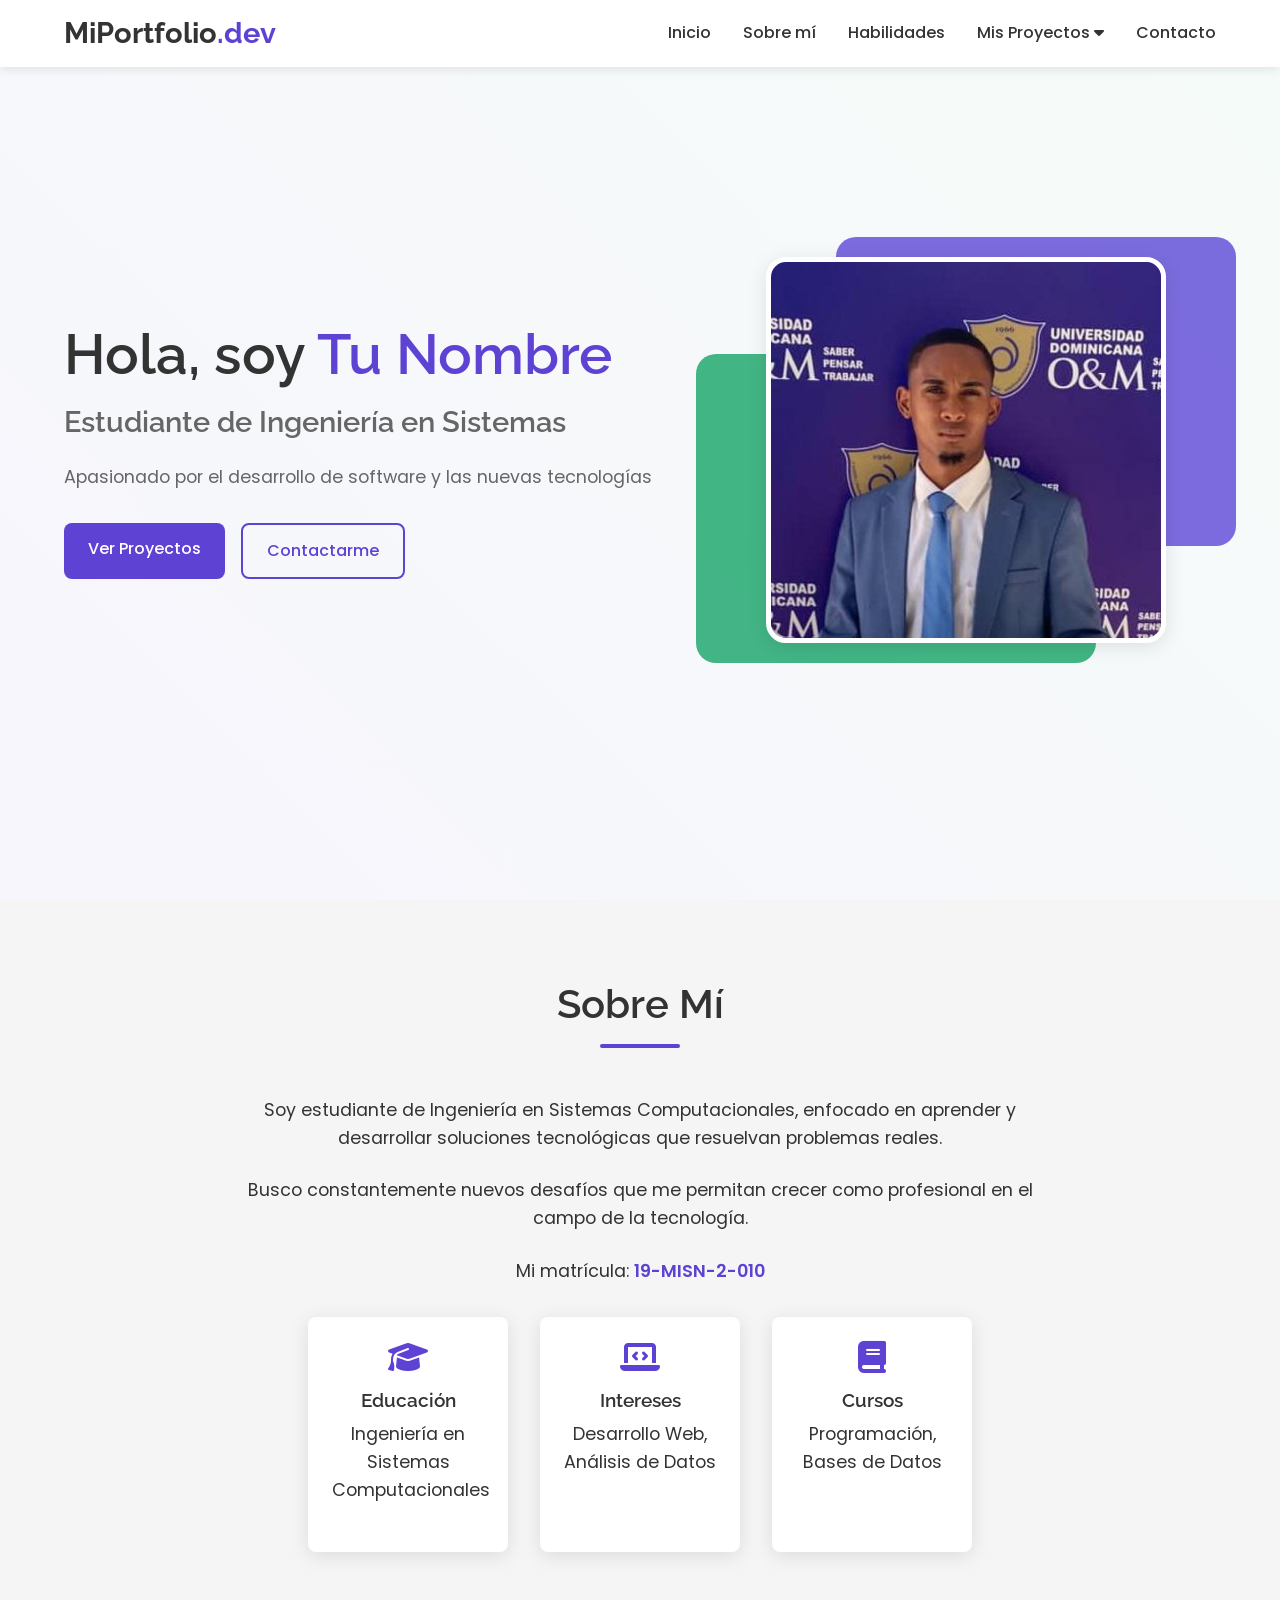
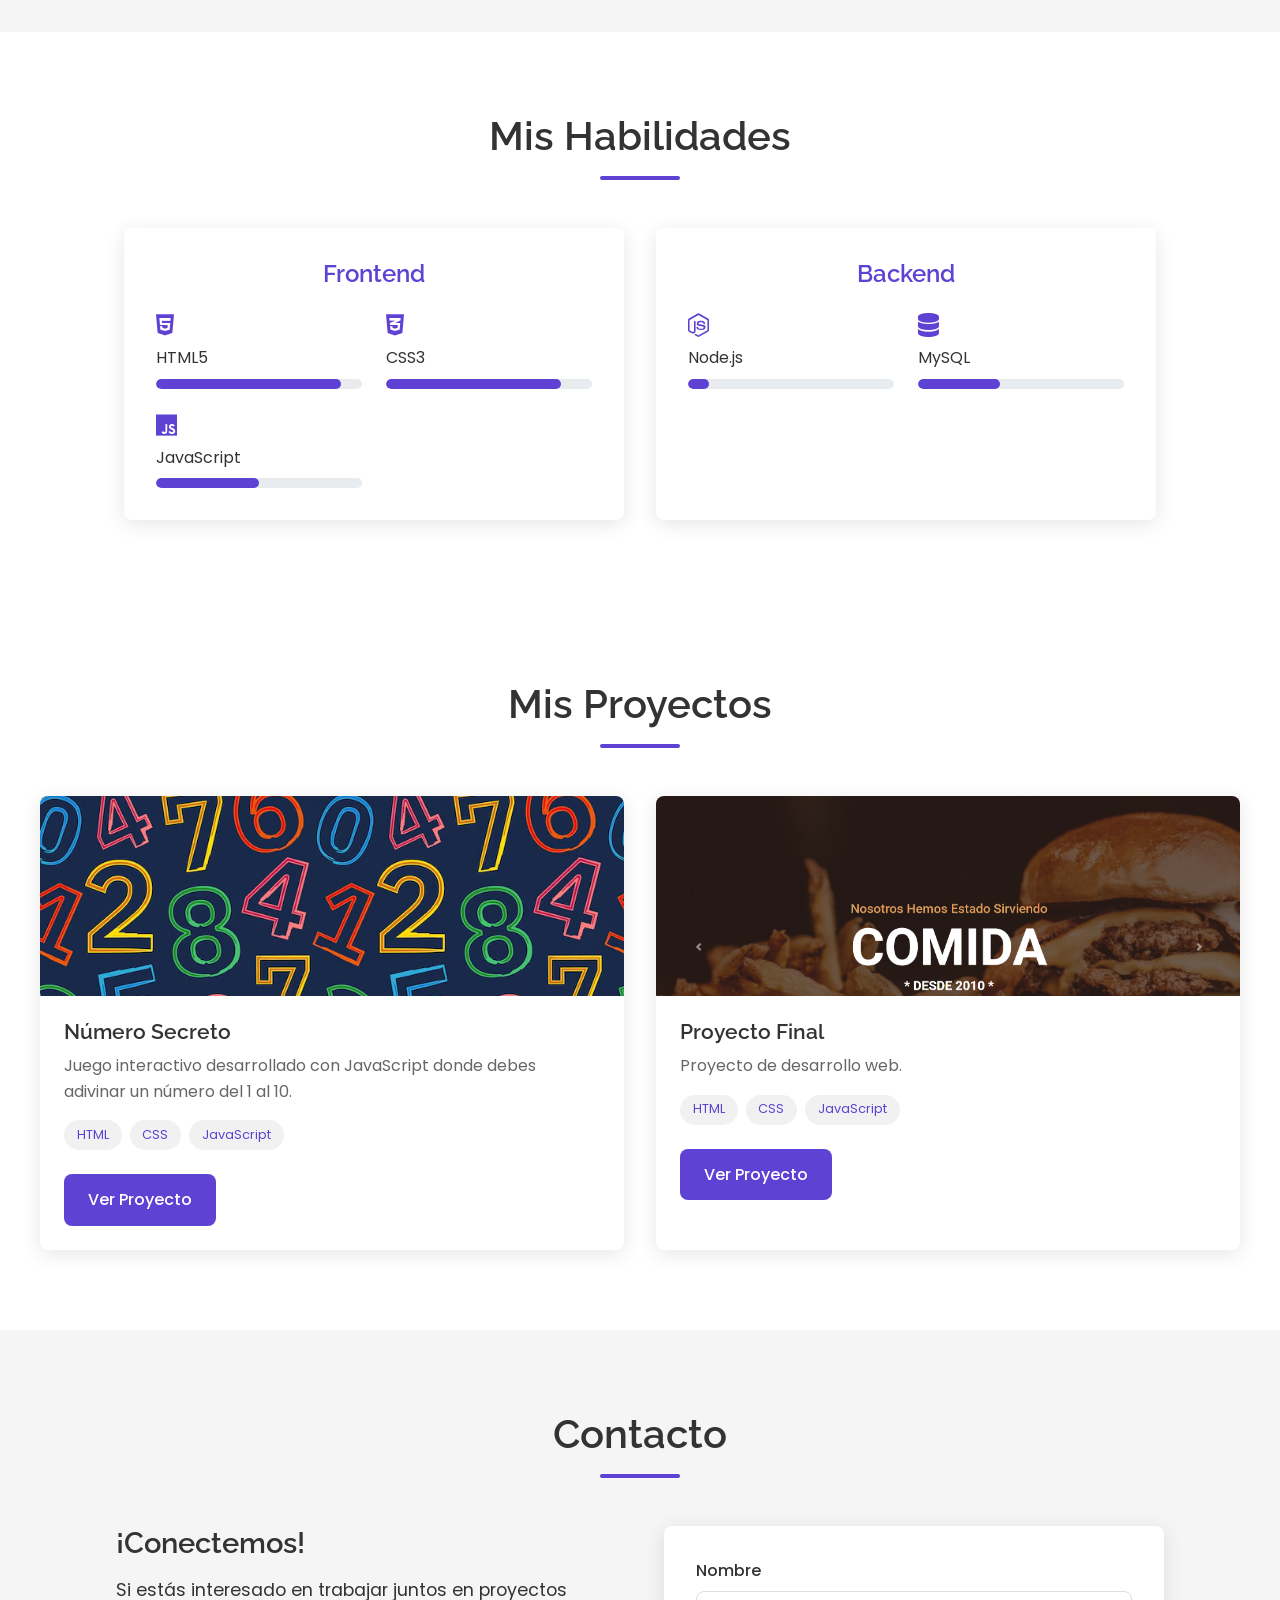
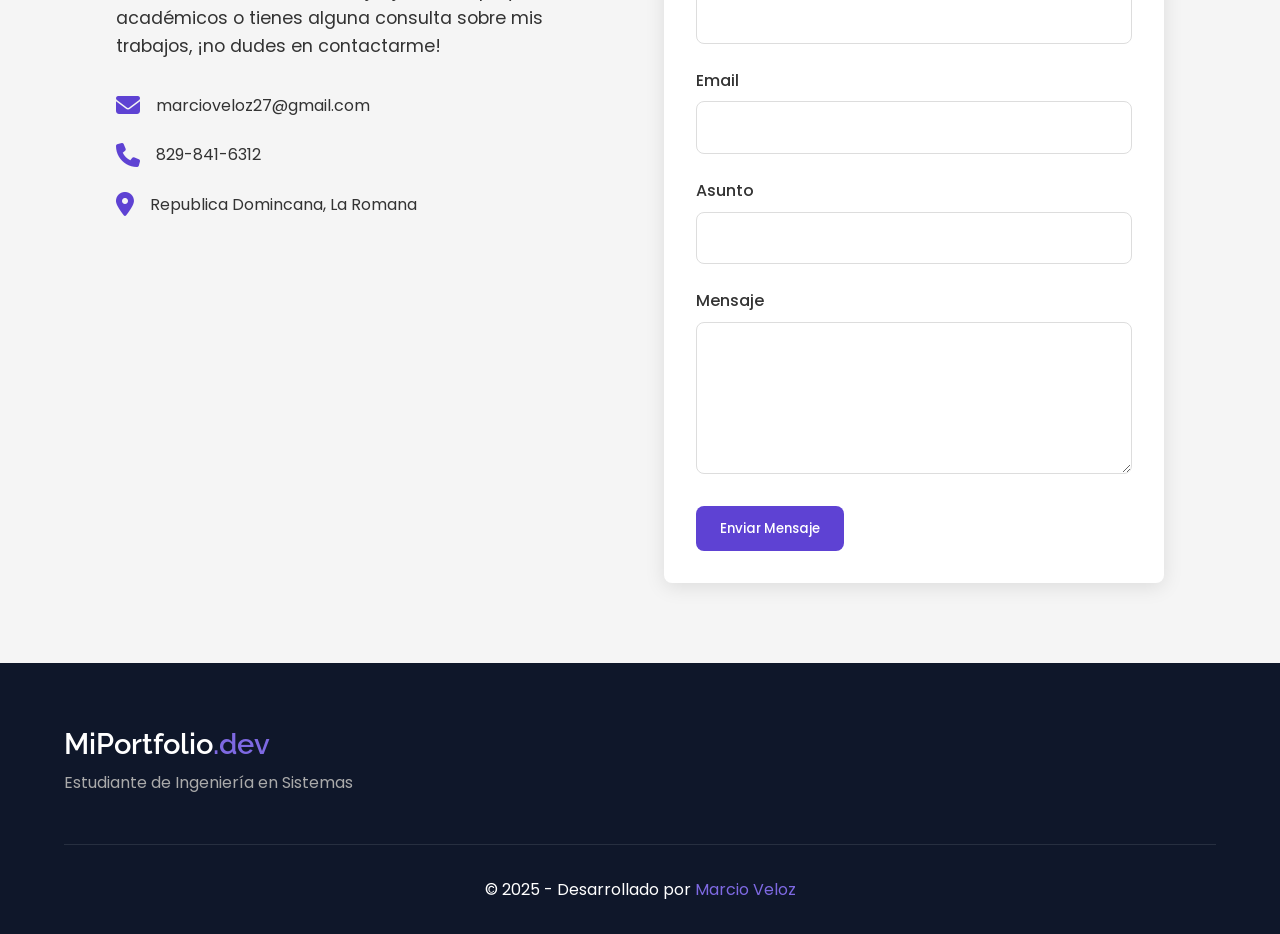
==== index.html @ 5312e12f "Add files via upload" ====
<!DOCTYPE html>
<html lang="es">
<head>
    <meta charset="UTF-8">
    <meta name="viewport" content="width=device-width, initial-scale=1.0">
    <title>Mi Portafolio Digital</title>
    <link rel="stylesheet" href="styles.css">
    <link rel="stylesheet" href="https://cdnjs.cloudflare.com/ajax/libs/font-awesome/6.4.0/css/all.min.css">
    <link href="https://fonts.googleapis.com/css2?family=Raleway:wght@400;500;600;700&family=Poppins:wght@300;400;500;600&display=swap" rel="stylesheet">
</head>
<body>
    <header>
        <div class="logo">
            <h1>MiPortfolio<span>.dev</span></h1>
        </div>
        <nav>
            <input type="checkbox" id="check">
            <label for="check" class="menu-btn">
                <i class="fas fa-bars"></i>
            </label>
            <ul class="nav-links">
                <li><a href="#inicio">Inicio</a></li>
                <li><a href="#sobre-mi">Sobre mí</a></li>
                <li><a href="#habilidades">Habilidades</a></li>
                <li class="dropdown">
                    <a href="#proyectos">Mis Proyectos <i class="fas fa-caret-down"></i></a>
                    <ul class="dropdown-content">
                        <li><a href="numero-secreto.html">Número Secreto</a></li>
                        <li><a href= "https://box-48.github.io/Comida/" target="_blank"">Proyecto Final</a></li>
                    </ul>
                </li>
                <li><a href="#contacto">Contacto</a></li>
            </ul>
        </nav>
    </header>

    <section id="inicio" class="hero">
        <div class="hero-content">
            <h2>Hola, soy <span class="highlight">Tu Nombre</span></h2>
            <h3>Estudiante de Ingeniería en Sistemas</h3>
            <p>Apasionado por el desarrollo de software y las nuevas tecnologías</p>
            <div class="hero-buttons">
                <a href="#proyectos" class="btn primary-btn">Ver Proyectos</a>
                <a href="#contacto" class="btn secondary-btn">Contactarme</a>
            </div>
        </div>
        <div class="hero-image">
            <!-- Reemplaza con tu foto -->
            <img src="foto.jpg" alt="Marcio veloz - Estudiante de Ingeniería">
        </div>
    </section>

    <section id="sobre-mi" class="about">
        <div class="section-header">
            <h2>Sobre Mí</h2>
            <div class="divider"></div>
        </div>
        <div class="about-content">
            <div class="about-text">
                <p>Soy estudiante de Ingeniería en Sistemas Computacionales, enfocado en aprender y desarrollar soluciones tecnológicas que resuelvan problemas reales.</p>
                <p>Busco constantemente nuevos desafíos que me permitan crecer como profesional en el campo de la tecnología.</p>
                <p>Mi matrícula: <span class="highlight">19-MISN-2-010</span></p>
                <div class="about-details">
                    <div class="detail">
                        <i class="fas fa-graduation-cap"></i>
                        <h3>Educación</h3>
                        <p>Ingeniería en Sistemas Computacionales</p>
                    </div>
                    <div class="detail">
                        <i class="fas fa-laptop-code"></i>
                        <h3>Intereses</h3>
                        <p>Desarrollo Web, Análisis de Datos</p>
                    </div>
                    <div class="detail">
                        <i class="fas fa-book"></i>
                        <h3>Cursos</h3>
                        <p>Programación, Bases de Datos</p>
                    </div>
                </div>
            </div>
        </div>
    </section>

    <section id="habilidades" class="skills">
        <div class="section-header">
            <h2>Mis Habilidades</h2>
            <div class="divider"></div>
        </div>
        <div class="skills-container">
            <div class="skill-category">
                <h3>Frontend</h3>
                <div class="skills-grid">
                    <div class="skill-item">
                        <i class="fab fa-html5"></i>
                        <span>HTML5</span>
                        <div class="skill-bar">
                            <div class="skill-level" style="width: 90%"></div>
                        </div>
                    </div>
                    <div class="skill-item">
                        <i class="fab fa-css3-alt"></i>
                        <span>CSS3</span>
                        <div class="skill-bar">
                            <div class="skill-level" style="width: 85%"></div>
                        </div>
                    </div>
                    <div class="skill-item">
                        <i class="fab fa-js"></i>
                        <span>JavaScript</span>
                        <div class="skill-bar">
                            <div class="skill-level" style="width: 50%"></div>
                        </div>
                    </div>
              
                </div>
            </div>
            <div class="skill-category">
                <h3>Backend</h3>
                <div class="skills-grid">
                    <div class="skill-item">
                        <i class="fab fa-node-js"></i>
                        <span>Node.js</span>
                        <div class="skill-bar">
                            <div class="skill-level" style="width: 10%"></div>
                        </div>
                    </div>
                    <div class="skill-item">
                        <i class="fas fa-database"></i>
                        <span>MySQL</span>
                        <div class="skill-bar">
                            <div class="skill-level" style="width: 40%"></div>
                        </div>
                    </div>
                    </div>
                </div>
            </div>
        </div>
    </section>

    <section id="proyectos" class="projects">
        <div class="section-header">
            <h2>Mis Proyectos</h2>
            <div class="divider"></div>
        </div>
        <div class="projects-grid">
            <div class="project-card">
                <div class="project-image">
                    <img src="numero-secreto-thumb.jpg" alt="Juego Número Secreto">
                </div>
                <div class="project-info">
                    <h3>Número Secreto</h3>
                    <p>Juego interactivo desarrollado con JavaScript donde debes adivinar un número del 1 al 10.</p>
                    <div class="project-tags">
                        <span>HTML</span>
                        <span>CSS</span>
                        <span>JavaScript</span>
                    </div>
                    <a href="numero-secreto.html" class="btn primary-btn">Ver Proyecto</a>
                </div>
            </div>
            <div class="project-card">
                <div class="project-image">
                    <img src="proyecto-final-thumb.jpg" alt="Proyecto Final">
                </div>
                <div class="project-info">
                    <h3>Proyecto Final</h3>
                    <p>Proyecto de desarrollo web.</p>
                    <div class="project-tags">
                        <span>HTML</span>
                        <span>CSS</span>
                        <span>JavaScript</span>
                    </div>
                    <a href= "https://box-48.github.io/Comida/" class="btn primary-btn" target="_blank">Ver Proyecto</a>
                </div>
            </div>
        </div>
    </section>

    <section id="contacto" class="contact">
        <div class="section-header">
            <h2>Contacto</h2>
            <div class="divider"></div>
        </div>
        <div class="contact-container">
            <div class="contact-info">
                <h3>¡Conectemos!</h3>
                <p>Si estás interesado en trabajar juntos en proyectos académicos o tienes alguna consulta sobre mis trabajos, ¡no dudes en contactarme!</p>
                <div class="contact-item">
                    <i class="fas fa-envelope"></i>
                    <span>marcioveloz27@gmail.com</span>
                </div>
                <div class="contact-item">
                    <i class="fas fa-phone"></i>
                    <span>829-841-6312</span>
                </div>
                <div class="contact-item">
                    <i class="fas fa-map-marker-alt"></i>
                    <span>Republica Domincana, La Romana
                    </span>
                </div>

            </div>
            <div class="contact-form">
                <form>
                    <div class="form-group">
                        <label for="name">Nombre</label>
                        <input type="text" id="name" name="name" required>
                    </div>
                    <div class="form-group">
                        <label for="email">Email</label>
                        <input type="email" id="email" name="email" required>
                    </div>
                    <div class="form-group">
                        <label for="subject">Asunto</label>
                        <input type="text" id="subject" name="subject" required>
                    </div>
                    <div class="form-group">
                        <label for="message">Mensaje</label>
                        <textarea id="message" name="message" rows="5" required></textarea>
                    </div>
                    <button type="submit" class="btn primary-btn">Enviar Mensaje</button>
                </form>
            </div>
        </div>
    </section>

    <footer>
        <div class="footer-content">
            <div class="footer-logo">
                <h2>MiPortfolio<span>.dev</span></h2>
                <p>Estudiante de Ingeniería en Sistemas</p>
            </div>
        </div>
        <div class="footer-bottom">
            <p>&copy; 2025 - Desarrollado por <span>Marcio Veloz</span></p>
        </div>
    </footer>

    <script src="script.js"></script>
</body>
</html>
---- styles.css ----
/* Variables globales */
:root {
    --primary-color: #5e42d3;
    --primary-light: #7e69e2;
    --primary-dark: #462fb0;
    --secondary-color: #42b883;
    --accent-color: #ff7b54;
    --text-light: #ffffff;
    --text-dark: #333333;
    --text-gray: #666666;
    --bg-light: #ffffff;
    --bg-dark: #0f172a;
    --bg-gray: #f5f5f5;
    --border-radius: 8px;
    --box-shadow: 0 4px 20px rgba(0, 0, 0, 0.1);
    --transition: all 0.3s ease;
}

/* Reset y estilos base */
* {
    margin: 0;
    padding: 0;
    box-sizing: border-box;
}

html {
    scroll-behavior: smooth;
}

body {
    font-family: 'Poppins', sans-serif;
    line-height: 1.6;
    color: var(--text-dark);
    background: var(--bg-light);
    overflow-x: hidden;
}

h1, h2, h3, h4, h5, h6 {
    font-family: 'Raleway', sans-serif;
    line-height: 1.2;
    margin-bottom: 1rem;
    font-weight: 600;
}

a {
    text-decoration: none;
    color: inherit;
    transition: var(--transition);
}

ul {
    list-style: none;
}

img {
    max-width: 100%;
    height: auto;
    display: block;
}

section {
    padding: 5rem 0;
}

.container {
    width: 90%;
    max-width: 1200px;
    margin: 0 auto;
}

.btn {
    display: inline-block;
    padding: 0.8rem 1.5rem;
    border-radius: var(--border-radius);
    font-weight: 500;
    text-align: center;
    cursor: pointer;
    transition: var(--transition);
    border: none;
    font-family: inherit;
}

.primary-btn {
    background: var(--primary-color);
    color: var(--text-light);
}

.primary-btn:hover {
    background: var(--primary-dark);
    transform: translateY(-3px);
    box-shadow: 0 10px 20px rgba(94, 66, 211, 0.2);
}

.secondary-btn {
    background: transparent;
    color: var(--primary-color);
    border: 2px solid var(--primary-color);
}

.secondary-btn:hover {
    background: var(--primary-color);
    color: var(--text-light);
    transform: translateY(-3px);
}

.highlight {
    color: var(--primary-color);
    font-weight: 600;
}

.divider {
    width: 80px;
    height: 4px;
    background: var(--primary-color);
    margin: 0 auto 2rem;
    border-radius: 2px;
}

.section-header {
    text-align: center;
    margin-bottom: 3rem;
}

.section-header h2 {
    font-size: 2.5rem;
    margin-bottom: 1rem;
    position: relative;
}

/* Header y navegación */
header {
    position: fixed;
    top: 0;
    left: 0;
    width: 100%;
    padding: 1rem 5%;
    display: flex;
    justify-content: space-between;
    align-items: center;
    background: rgba(255, 255, 255, 0.95);
    box-shadow: 0 2px 10px rgba(0, 0, 0, 0.1);
    z-index: 1000;
    backdrop-filter: blur(10px);
}

.logo h1 {
    font-size: 1.8rem;
    font-weight: 700;
    margin: 0;
}

.logo span {
    color: var(--primary-color);
}

.nav-links {
    display: flex;
    gap: 2rem;
}

.nav-links a {
    color: var(--text-dark);
    font-weight: 500;
    padding: 0.5rem 0;
    position: relative;
}

.nav-links a::after {
    content: '';
    position: absolute;
    bottom: 0;
    left: 0;
    width: 0;
    height: 2px;
    background: var(--primary-color);
    transition: var(--transition);
}

.nav-links a:hover::after,
.nav-links a:focus::after {
    width: 100%;
}

.nav-links a:hover {
    color: var(--primary-color);
}

.menu-btn {
    display: none;
    cursor: pointer;
    font-size: 1.5rem;
}

#check {
    display: none;
}

/* Dropdown para submenu */
.dropdown {
    position: relative;
}

.dropdown-content {
    display: none;
    position: absolute;
    top: 100%;
    left: 0;
    background: white;
    min-width: 200px;
    box-shadow: 0 8px 16px rgba(0, 0, 0, 0.1);
    border-radius: var(--border-radius);
    z-index: 1;
    padding: 0.5rem 0;
}

.dropdown-content li {
    width: 100%;
}

.dropdown-content a {
    padding: 0.7rem 1rem;
    display: block;
}

.dropdown-content a:hover {
    background: #f5f5f5;
}

.dropdown:hover .dropdown-content {
    display: block;
}

/* Sección Hero */
.hero {
    min-height: 100vh;
    display: flex;
    align-items: center;
    justify-content: space-between;
    padding: 0 5%;
    background: linear-gradient(45deg, rgba(94, 66, 211, 0.05), rgba(66, 184, 131, 0.05));
}

.hero-content {
    flex: 1;
    max-width: 600px;
}

.hero-content h2 {
    font-size: 3.5rem;
    margin-bottom: 1rem;
}

.hero-content h3 {
    font-size: 1.8rem;
    color: var(--text-gray);
    margin-bottom: 1.5rem;
}

.hero-content p {
    font-size: 1.1rem;
    margin-bottom: 2rem;
    color: var(--text-gray);
}

.hero-buttons {
    display: flex;
    gap: 1rem;
}

.hero-image {
    flex: 1;
    max-width: 500px;
    display: flex;
    justify-content: center;
    position: relative;
}

.hero-image img {
    width: 80%;
    border-radius: 20px;
    object-fit: cover;
    border: 5px solid white;
    box-shadow: var(--box-shadow);
    position: relative;
}

.hero-image::before {
    content: '';
    position: absolute;
    width: 80%;
    height: 80%;
    border-radius: 20px;
    background: var(--primary-light);
    top: -20px;
    right: -20px;
    z-index: -1;
}

.hero-image::after {
    content: '';
    position: absolute;
    width: 80%;
    height: 80%;
    border-radius: 20px;
    background: var(--secondary-color);
    bottom: -20px;
    left: -20px;
    z-index: -1;
}

/* Sección Sobre Mí */
.about {
    background: var(--bg-gray);
}

.about-content {
    display: flex;
    flex-direction: column;
    align-items: center;
    gap: 3rem;
}

.about-text {
    max-width: 800px;
    text-align: center;
}

.about-text p {
    margin-bottom: 1.5rem;
    font-size: 1.1rem;
}

.about-details {
    display: flex;
    justify-content: center;
    gap: 2rem;
    margin-top: 2rem;
    flex-wrap: wrap;
}

.detail {
    background: white;
    padding: 1.5rem;
    border-radius: var(--border-radius);
    box-shadow: var(--box-shadow);
    text-align: center;
    width: 200px;
    transition: var(--transition);
}

.detail:hover {
    transform: translateY(-10px);
}

.detail i {
    font-size: 2rem;
    color: var(--primary-color);
    margin-bottom: 1rem;
}

.detail h3 {
    font-size: 1.2rem;
    margin-bottom: 0.5rem;
}

/* Sección Habilidades */
.skills-container {
    display: flex;
    flex-wrap: wrap;
    gap: 2rem;
    justify-content: center;
}

.skill-category {
    flex: 1;
    background: white;
    padding: 2rem;
    border-radius: var(--border-radius);
    box-shadow: var(--box-shadow);
    max-width: 500px;
}

.skill-category h3 {
    font-size: 1.5rem;
    text-align: center;
    margin-bottom: 1.5rem;
    color: var(--primary-color);
}

.skills-grid {
    display: grid;
    grid-template-columns: repeat(2, 1fr);
    gap: 1.5rem;
}

.skill-item {
    display: flex;
    flex-direction: column;
    gap: 0.5rem;
}

.skill-item i {
    font-size: 1.5rem;
    color: var(--primary-color);
}

.skill-bar {
    height: 10px;
    background: #e9ecef;
    border-radius: 5px;
    overflow: hidden;
}

.skill-level {
    height: 100%;
    background: var(--primary-color);
    border-radius: 5px;
    transition: width 1s ease-in-out;
}

/* Sección Proyectos */
.projects-grid {
    display: grid;
    grid-template-columns: repeat(auto-fit, minmax(300px, 1fr));
    gap: 2rem;
    max-width: 1200px;
    margin: 0 auto;
}

.project-card {
    background: white;
    border-radius: var(--border-radius);
    overflow: hidden;
    box-shadow: var(--box-shadow);
    transition: var(--transition);
}

.project-card:hover {
    transform: translateY(-10px);
    box-shadow: 0 15px 30px rgba(0, 0, 0, 0.15);
}

.project-image {
    height: 200px;
    overflow: hidden;
}

.project-image img {
    width: 100%;
    height: 100%;
    object-fit: cover;
    transition: transform 0.5s ease;
}

.project-card:hover .project-image img {
    transform: scale(1.1);
}

.project-info {
    padding: 1.5rem;
}

.project-info h3 {
    font-size: 1.3rem;
    margin-bottom: 0.5rem;
}

.project-info p {
    color: var(--text-gray);
    margin-bottom: 1rem;
}

.project-tags {
    display: flex;
    flex-wrap: wrap;
    gap: 0.5rem;
    margin-bottom: 1.5rem;
}

.project-tags span {
    background: #f1f1f1;
    color: var(--primary-color);
    padding: 0.3rem 0.8rem;
    border-radius: 20px;
    font-size: 0.8rem;
}

/* Sección Contacto */
.contact {
    background: var(--bg-gray);
}

.contact-container {
    display: flex;
    flex-wrap: wrap;
    gap: 3rem;
    justify-content: center;
    align-items: stretch;
}

.contact-info {
    flex: 1;
    min-width: 300px;
    max-width: 500px;
}

.contact-info h3 {
    font-size: 1.8rem;
    margin-bottom: 1rem;
}

.contact-info p {
    margin-bottom: 2rem;
    font-size: 1.1rem;
}

.contact-item {
    display: flex;
    align-items: center;
    gap: 1rem;
    margin-bottom: 1.5rem;
}

.contact-item i {
    color: var(--primary-color);
    font-size: 1.5rem;
}

.social-links {
    display: flex;
    gap: 1rem;
    margin-top: 2rem;
}

.social-links a {
    display: flex;
    align-items: center;
    justify-content: center;
    width: 40px;
    height: 40px;
    background: white;
    border-radius: 50%;
    color: var(--primary-color);
    font-size: 1.2rem;
    transition: var(--transition);
}

.social-links a:hover {
    background: var(--primary-color);
    color: white;
    transform: translateY(-5px);
}

.contact-form {
    flex: 1;
    min-width: 300px;
    max-width: 500px;
    background: white;
    padding: 2rem;
    border-radius: var(--border-radius);
    box-shadow: var(--box-shadow);
}

.form-group {
    margin-bottom: 1.5rem;
}

.form-group label {
    display: block;
    margin-bottom: 0.5rem;
    font-weight: 500;
}

.form-group input,
.form-group textarea {
    width: 100%;
    padding: 0.8rem;
    border: 1px solid #ddd;
    border-radius: var(--border-radius);
    font-family: inherit;
    font-size: 1rem;
    transition: var(--transition);
}

.form-group input:focus,
.form-group textarea:focus {
    border-color: var(--primary-color);
    outline: none;
    box-shadow: 0 0 0 2px rgba(94, 66, 211, 0.2);
}

/* Footer */
footer {
    background: var(--bg-dark);
    color: var(--text-light);
    padding: 4rem 5% 2rem;
}

.footer-content {
    display: flex;
    flex-wrap: wrap;
    justify-content: space-between;
    gap: 2rem;
    margin-bottom: 3rem;
}

.footer-logo h2 {
    font-size: 1.8rem;
    margin-bottom: 0.5rem;
}

.footer-logo span {
    color: var(--primary-light);
}

.footer-logo p {
    color: #aaa;
}

.footer-links {
    display: flex;
    flex-direction: column;
    gap: 1rem;
}

.footer-links a:hover {
    color: var(--primary-light);
}

.footer-social {
    display: flex;
    gap: 1rem;
}

.footer-social a {
    color: var(--text-light);
    font-size: 1.5rem;
    transition: var(--transition);
}

.footer-social a:hover {
    color: var(--primary-light);
    transform: translateY(-5px);
}

.footer-bottom {
    text-align: center;
    padding-top: 2rem;
    border-top: 1px solid rgba(255, 255, 255, 0.1);
}

.footer-bottom span {
    color: var(--primary-light);
}

/* Media Queries */
@media (max-width: 992px) {
    .hero {
        flex-direction: column;
        text-align: center;
        gap: 3rem;
    }
    
    .hero-content {
        max-width: 100%;
    }
    
    .hero-buttons {
        justify-content: center;
    }
    
    .hero-image {
        max-width: 400px;
    }
    
    .about-details {
        flex-direction: column;
        align-items: center;
    }
    
    .contact-container {
        flex-direction: column;
        align-items: center;
    }
}

@media (max-width: 768px) {
    .menu-btn {
        display: block;
    }
    
    .nav-links {
        position: fixed;
        width: 100%;
        height: 100vh;
        background: white;
        top: 80px;
        left: -100%;
        display: flex;
        flex-direction: column;
        align-items: center;
        justify-content: flex-start;
        padding-top: 3rem;
        gap: 2rem;
        transition: all 0.4s ease;
    }
    
    .nav-links li {
        width: 100%;
        text-align: center;
    }
    
    .nav-links a {
        display: block;
        padding: 1rem 0;
        font-size: 1.2rem;
    }
    
    .dropdown-content {
        position: static;
        display: none;
        width: 100%;
        max-width: 100%;
        box-shadow: none;
        background: #f5f5f5;
    }
    
    .dropdown:hover .dropdown-content {
        display: none;
    }
    
    .dropdown.active .dropdown-content {
        display: block;
    }
    
    #check:checked ~ .nav-links {
        left: 0;
    }
    
    .skills-container, 
    .skills-grid {
        flex-direction: column;
        grid-template-columns: 1fr;
    }
    
    .hero-content h2 {
        font-size: 2.5rem;
    }
}
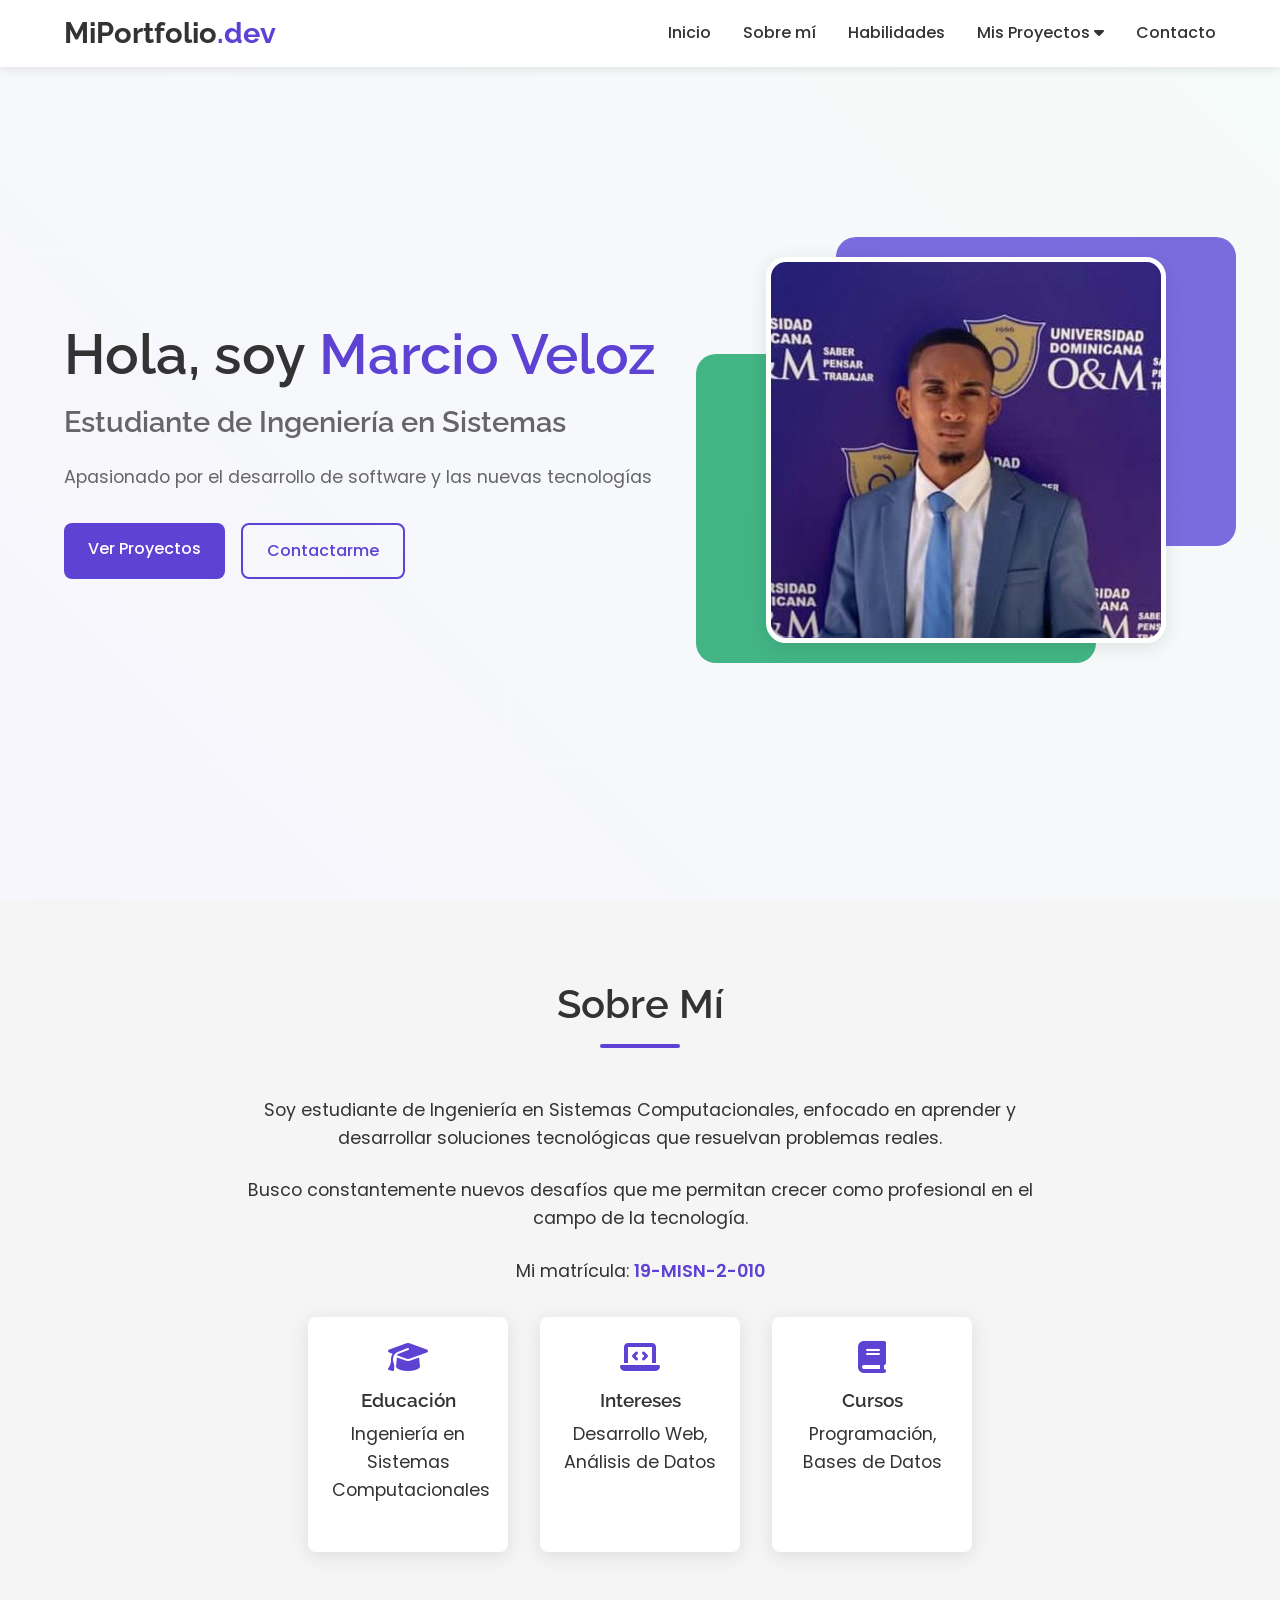
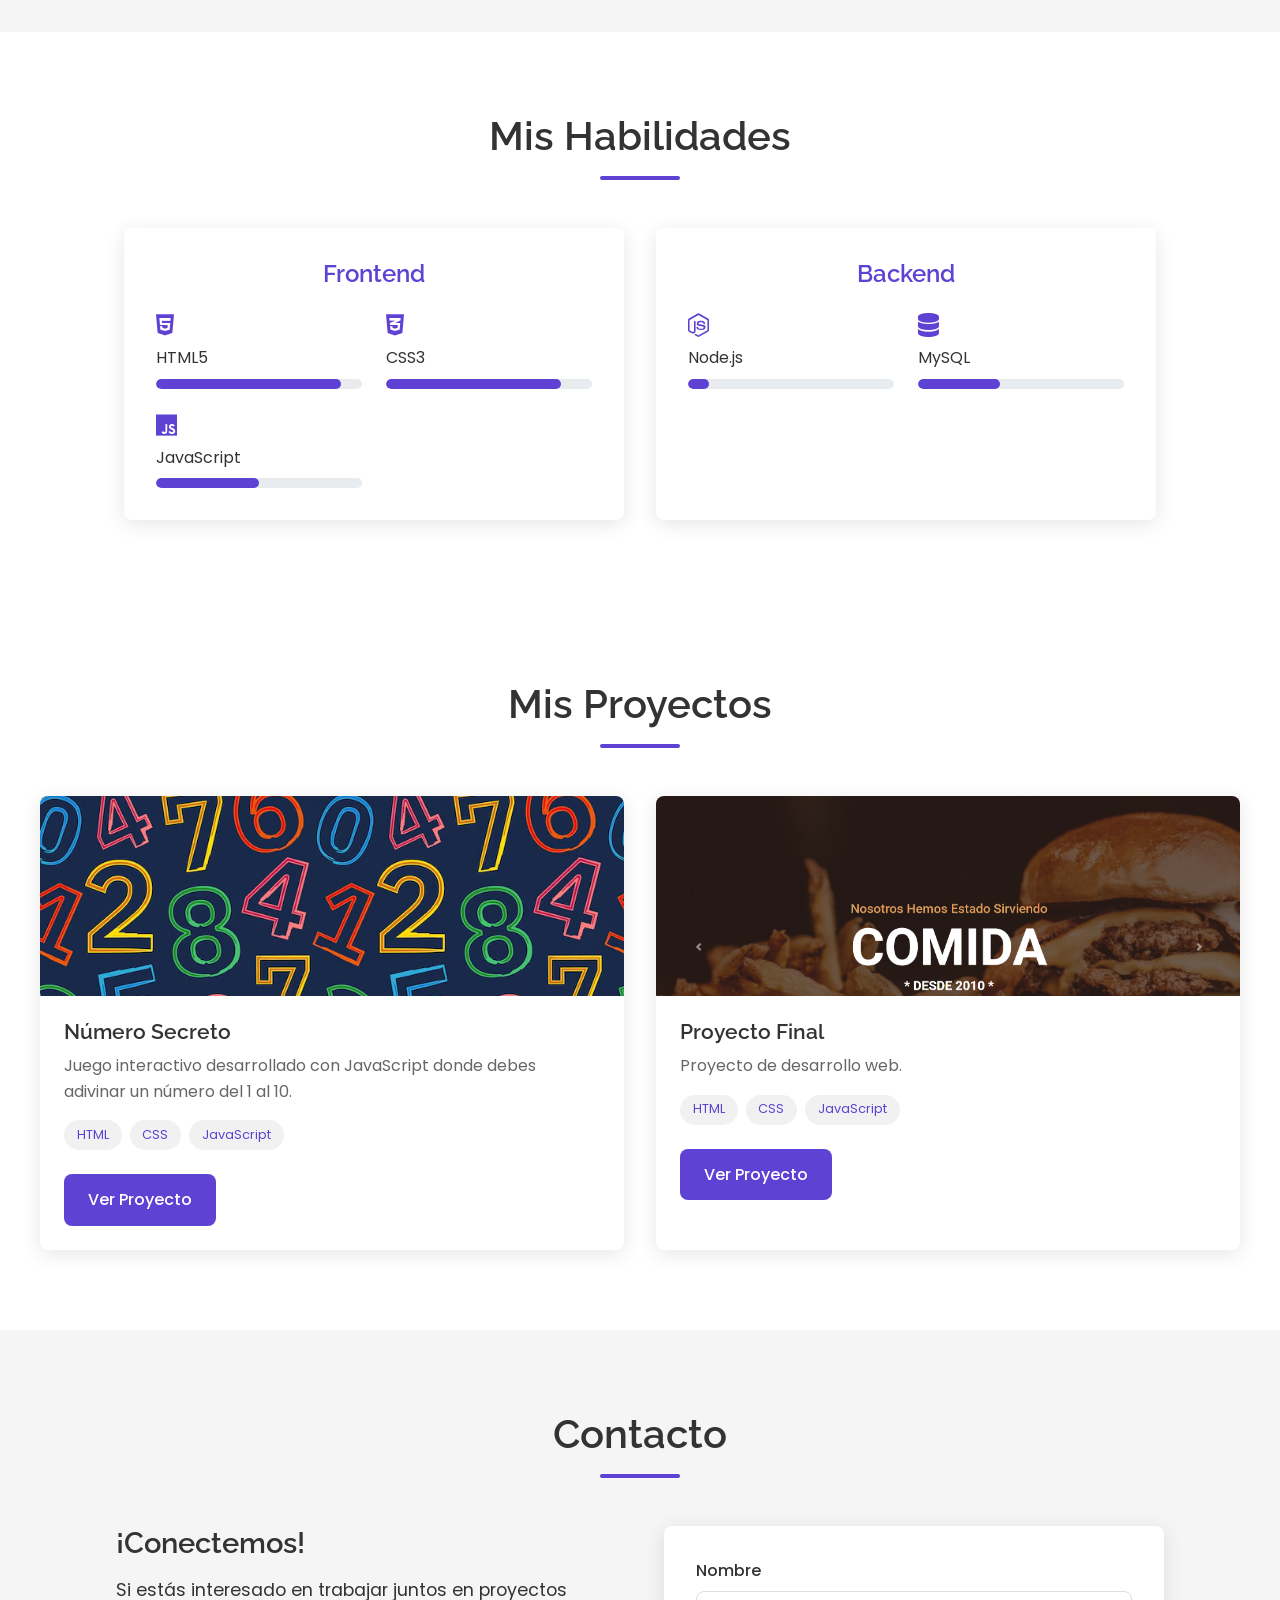
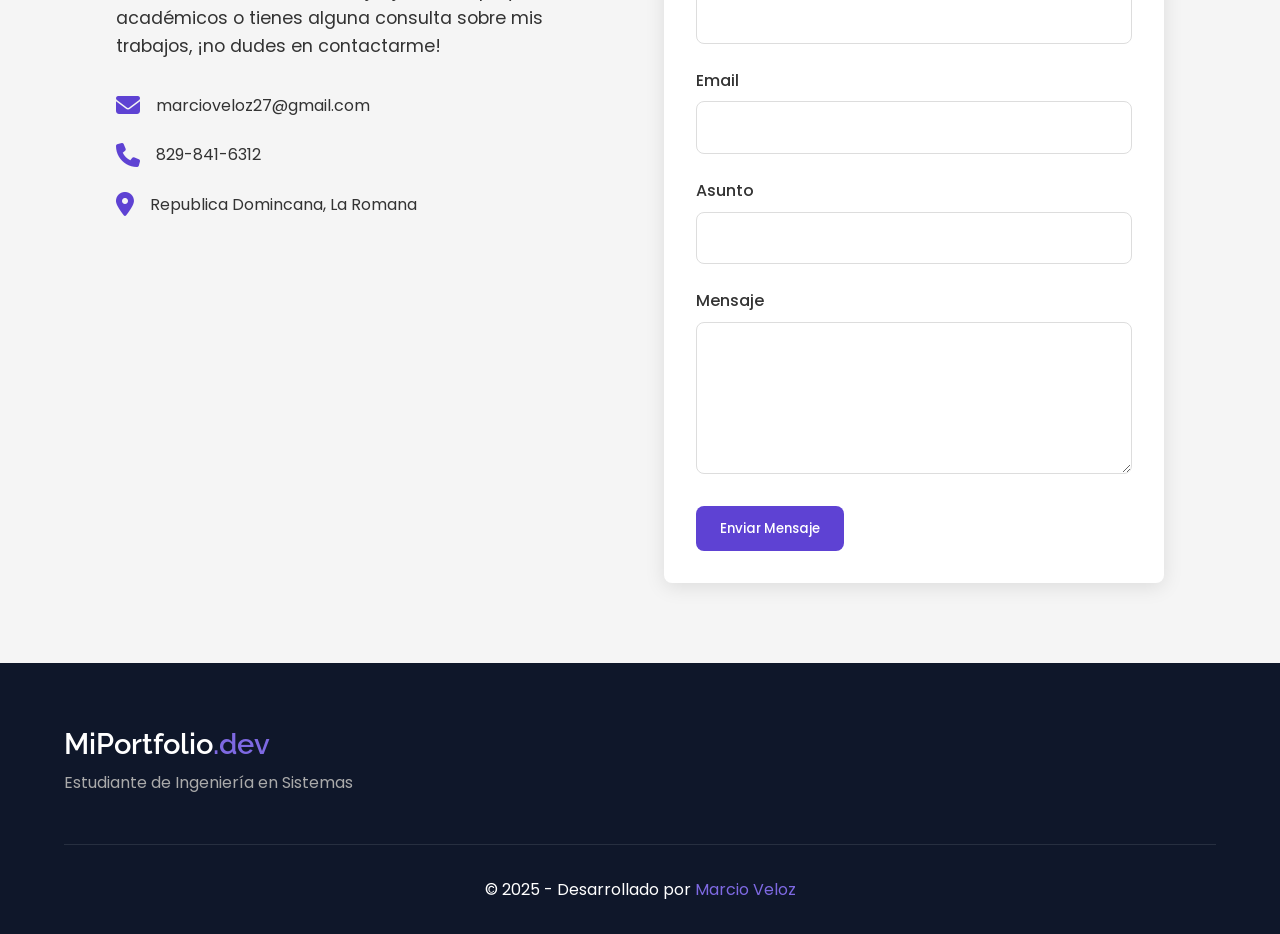
==== commit 51ffaab4: "Update index.html" ====
--- a/index.html
+++ b/index.html
@@ -36,7 +36,7 @@
 
     <section id="inicio" class="hero">
         <div class="hero-content">
-            <h2>Hola, soy <span class="highlight">Tu Nombre</span></h2>
+            <h2>Hola, soy <span class="highlight">Marcio Veloz</span></h2>
             <h3>Estudiante de Ingeniería en Sistemas</h3>
             <p>Apasionado por el desarrollo de software y las nuevas tecnologías</p>
             <div class="hero-buttons">
@@ -238,4 +238,4 @@
 
     <script src="script.js"></script>
 </body>
-</html>+</html>
